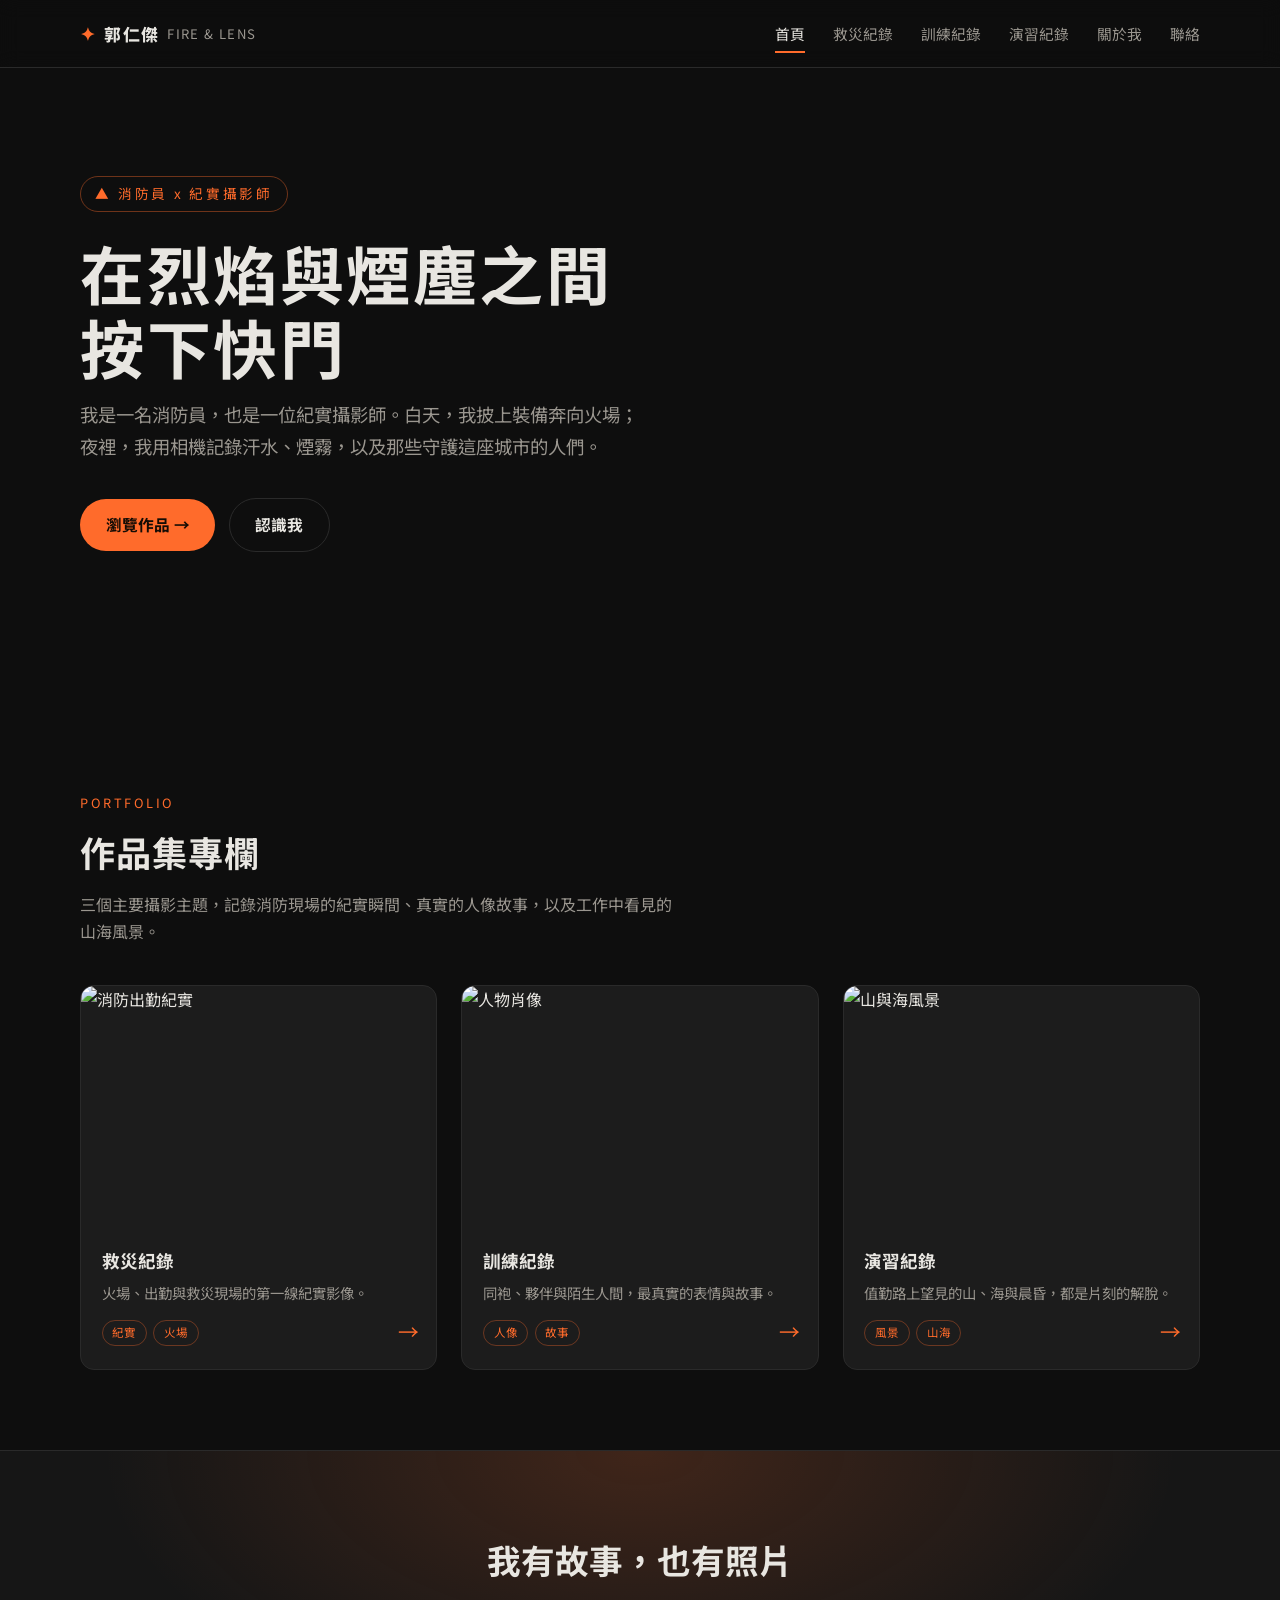
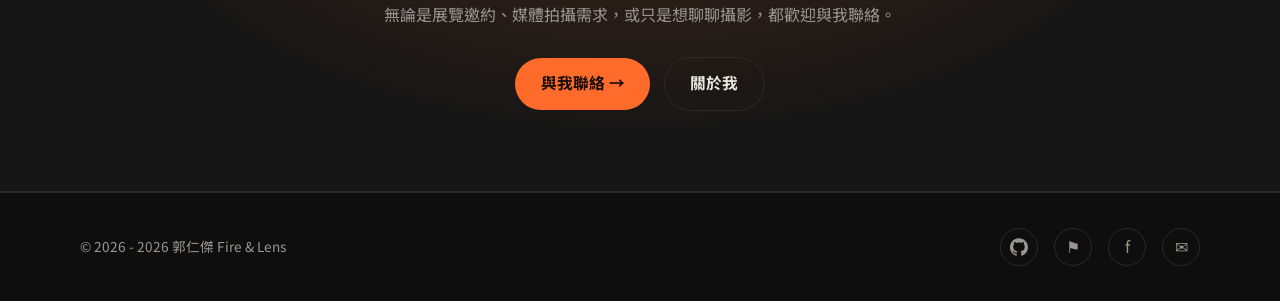
==== index.html @ 65919919 "Initial website" ====
<!DOCTYPE html>
<html lang="zh-Hant">
<head>
  <meta charset="UTF-8">
  <meta name="viewport" content="width=device-width, initial-scale=1.0">
  <title>郭仁傑 ・ 消防員攝影師｜烈火的視界</title>
  <meta name="description" content="消防員攝影師郭仁傑的個人作品集 — 用鏡頭記錄烈焰、汗水與守護這座城市的人們。">
  <link rel="preconnect" href="https://fonts.googleapis.com">
  <link rel="preconnect" href="https://fonts.gstatic.com" crossorigin>
  <link href="https://fonts.googleapis.com/css2?family=Noto+Sans+TC:wght@400;500;700;900&display=swap" rel="stylesheet">
  <link rel="stylesheet" href="css/style.css">
</head>
<body>

  <header class="site-header">
    <div class="container nav">
      <a class="brand" href="index.html"><span class="flame">&#10022;</span> 郭仁傑 <span style="font-weight:400;color:var(--text-muted);font-size:.82rem">FIRE &amp; LENS</span></a>
      <nav class="nav-links" aria-label="主選單">
        <a href="index.html">首頁</a>
        <a href="fire.html">消防紀實</a>
        <a href="portrait.html">人像</a>
        <a href="landscape.html">風景</a>
        <a href="about.html">關於我</a>
        <a href="contact.html">聯絡</a>
      </nav>
      <button class="nav-toggle" aria-label="開啟選單">&#9776;</button>
    </div>
  </header>

  <section class="hero" style="background-image:url('https://picsum.photos/seed/herofire/1600/900')">
    <div class="container hero-inner">
      <span class="hero-tag">&#9650; 消防員 x 紀實攝影師</span>
      <h1>在烈焰與煙塵之間<br>按下快門</h1>
      <p>我是一名消防員，也是一位紀實攝影師。白天，我披上裝備奔向火場；夜裡，我用相機記錄汗水、煙霧，以及那些守護這座城市的人們。</p>
      <a class="btn" href="fire.html">瀏覽作品 &#8594;</a>
      <a class="btn btn-ghost" href="about.html" style="margin-left:.6rem">認識我</a>
    </div>
  </section>

  <main>
    <section class="section">
      <div class="container">
        <div class="section-head">
          <span class="kicker">Portfolio</span>
          <h2>作品集專欄</h2>
          <p class="desc">三個主要攝影主題，記錄消防現場的紀實瞬間、真實的人像故事，以及工作中看見的山海風景。</p>
        </div>
        <div class="grid-3">
          <a class="card" href="fire.html">
            <img src="https://picsum.photos/seed/firecard/800/600" alt="消防出勤紀實">
            <div class="card-body">
              <h3>消防紀實</h3>
              <p>火場、出勤與救災現場的第一線紀實影像。</p>
              <div class="tags"><span class="tag">紀實</span><span class="tag">火場</span></div>
              <span class="arrow">&#8594;</span>
            </div>
          </a>
          <a class="card" href="portrait.html">
            <img src="https://picsum.photos/seed/portraitcard/800/600" alt="人物肖像">
            <div class="card-body">
              <h3>人像</h3>
              <p>同袍、夥伴與陌生人間，最真實的表情與故事。</p>
              <div class="tags"><span class="tag">人像</span><span class="tag">故事</span></div>
              <span class="arrow">&#8594;</span>
            </div>
          </a>
          <a class="card" href="landscape.html">
            <img src="https://picsum.photos/seed/landcard/800/600" alt="山與海風景">
            <div class="card-body">
              <h3>風景</h3>
              <p>值勤路上望見的山、海與晨昏，都是片刻的解脫。</p>
              <div class="tags"><span class="tag">風景</span><span class="tag">山海</span></div>
              <span class="arrow">&#8594;</span>
            </div>
          </a>
        </div>
      </div>
    </section>

    <section class="section cta">
      <div class="container">
        <h2>我有故事，也有照片</h2>
        <p>無論是展覽邀約、媒體拍攝需求，或只是想聊聊攝影，都歡迎與我聯絡。</p>
        <a class="btn" href="contact.html">與我聯絡 &#8594;</a>
        <a class="btn btn-ghost" href="about.html" style="margin-left:.6rem">關於我</a>
      </div>
    </section>
  </main>

  <footer class="site-footer">
    <div class="container">
      <span>&copy; <span data-year="2026"></span> 郭仁傑 Fire &amp; Lens</span>
      <div class="socials">
        <a href="https://github.com/jason20080809-ai" target="_blank" rel="noopener" aria-label="GitHub">
          <svg viewBox="0 0 24 24" width="18" height="18" fill="currentColor" aria-hidden="true"><path d="M12 .297c-6.63 0-12 5.373-12 12 0 5.303 3.438 9.8 8.205 11.385.6.113.82-.258.82-.577 0-.285-.01-1.04-.015-2.04-3.338.724-4.042-1.61-4.042-1.61C4.422 18.07 3.633 17.7 3.633 17.7c-1.087-.744.084-.729.084-.729 1.205.084 1.838 1.236 1.838 1.236 1.07 1.835 2.809 1.305 3.495.998.108-.776.417-1.305.76-1.605-2.665-.3-5.466-1.332-5.466-5.93 0-1.31.465-2.38 1.235-3.22-.135-.303-.54-1.523.105-3.176 0 0 1.005-.322 3.3 1.23.96-.267 1.98-.399 3-.405 1.02.006 2.04.138 3 .405 2.28-1.552 3.285-1.23 3.285-1.23.645 1.653.24 2.873.12 3.176.765.84 1.23 1.91 1.23 3.22 0 4.61-2.805 5.625-5.475 5.92.42.36.81 1.096.81 2.22 0 1.606-.015 2.896-.015 3.286 0 .315.21.69.825.57C20.565 22.092 24 17.592 24 12.297c0-6.627-5.373-12-12-12"/></svg>
        </a>
        <a href="#" aria-label="Instagram">&#9873;</a>
        <a href="#" aria-label="Facebook">f</a>
        <a href="#" aria-label="Email">&#9993;</a>
      </div>
    </div>
  </footer>

  <script src="js/main.js"></script>
</body>
</html>
---- css/style.css ----
:root {
  --bg: #0e0e0e;
  --bg-soft: #161616;
  --bg-card: #1c1c1c;
  --text: #e8e6e1;
  --text-muted: #9a968f;
  --accent: #ff6b2b;
  --accent-dark: #c94f1d;
  --border: #2a2a2a;
  --max-w: 1120px;
  --nav-h: 68px;
  --ease: cubic-bezier(0.22, 1, 0.36, 1);
}

* { margin: 0; padding: 0; box-sizing: border-box; }

html { scroll-behavior: smooth; }

body {
  font-family: "Noto Sans TC", "PingFang TC", "Microsoft JhengHei", sans-serif;
  background: var(--bg);
  color: var(--text);
  line-height: 1.7;
  -webkit-font-smoothing: antialiased;
}

img { display: block; max-width: 100%; }

a { color: inherit; text-decoration: none; }

.container { width: min(var(--max-w), 92%); margin-inline: auto; }

/* ---------- Nav ---------- */
.site-header {
  position: sticky;
  top: 0;
  z-index: 50;
  height: var(--nav-h);
  background: rgba(14, 14, 14, 0.85);
  backdrop-filter: blur(10px);
  border-bottom: 1px solid var(--border);
}

.nav {
  height: var(--nav-h);
  display: flex;
  align-items: center;
  justify-content: space-between;
  gap: 1rem;
}

.brand {
  font-weight: 800;
  letter-spacing: 0.08em;
  font-size: 1.05rem;
  display: flex;
  align-items: center;
  gap: 0.5rem;
}

.brand .flame { color: var(--accent); font-size: 1.15rem; }

.nav-links {
  display: flex;
  align-items: center;
  gap: clamp(0.75rem, 2.5vw, 1.75rem);
}

.nav-links a {
  font-size: 0.92rem;
  color: var(--text-muted);
  transition: color 0.25s var(--ease);
  position: relative;
}

.nav-links a:hover,
.nav-links a.active { color: var(--text); }

.nav-links a.active::after {
  content: "";
  position: absolute;
  left: 0; bottom: -6px;
  width: 100%; height: 2px;
  background: var(--accent);
}

.nav-toggle {
  display: none;
  background: none;
  border: 1px solid var(--border);
  border-radius: 8px;
  padding: 8px 10px;
  color: var(--text);
  font-size: 1.1rem;
  cursor: pointer;
  line-height: 1;
}

/* ---------- Hero ---------- */
.hero {
  position: relative;
  min-height: min(78vh, 640px);
  display: flex;
  align-items: center;
  background-size: cover;
  background-position: center 30%;
}

.hero::before {
  content: "";
  position: absolute;
  inset: 0;
  background: linear-gradient(180deg, rgba(14,14,14,0.72) 0%, rgba(14,14,14,0.55) 45%, var(--bg) 100%);
}

.hero-inner { position: relative; z-index: 1; padding: 4rem 0 7rem; }

.hero-tag {
  display: inline-flex;
  align-items: center;
  gap: 0.5rem;
  font-size: 0.85rem;
  letter-spacing: 0.2em;
  color: var(--accent);
  border: 1px solid rgba(255, 107, 43, 0.4);
  border-radius: 999px;
  padding: 0.35rem 0.9rem;
  margin-bottom: 1.5rem;
}

.hero h1 {
  font-size: clamp(2.2rem, 6vw, 4rem);
  line-height: 1.15;
  letter-spacing: 0.04em;
  margin-bottom: 1rem;
}

.hero h1 .accent { color: var(--accent); }

.hero p {
  color: var(--text-muted);
  font-size: clamp(1rem, 2vw, 1.15rem);
  max-width: 560px;
  margin-bottom: 2.25rem;
}

.btn {
  display: inline-block;
  background: var(--accent);
  color: #140c05;
  font-weight: 700;
  padding: 0.8rem 1.6rem;
  border-radius: 999px;
  font-size: 0.98rem;
  transition: background 0.25s var(--ease), transform 0.25s var(--ease);
}

.btn:hover { background: #ff8a52; transform: translateY(-2px); }

.btn.btn-ghost {
  background: transparent;
  color: var(--text);
  border: 1px solid var(--border);
}

.btn.btn-ghost:hover { border-color: var(--accent); color: var(--accent); }

/* ---------- Sections ---------- */
.section { padding: 5rem 0; }

.section-head { margin-bottom: 2.5rem; }

.section-head .kicker {
  color: var(--accent);
  letter-spacing: 0.2em;
  font-size: 0.8rem;
  text-transform: uppercase;
}

.section-head h2 {
  font-size: clamp(1.6rem, 4vw, 2.2rem);
  margin-top: 0.4rem;
  letter-spacing: 0.03em;
}

.section-head .desc { color: var(--text-muted); margin-top: 0.6rem; max-width: 600px; }

/* ---------- Cards / Grid ---------- */
.grid-3 {
  display: grid;
  grid-template-columns: repeat(auto-fit, minmax(280px, 1fr));
  gap: 1.5rem;
}

.grid-2 {
  display: grid;
  grid-template-columns: repeat(auto-fit, minmax(340px, 1fr));
  gap: 1.5rem;
}

.card {
  position: relative;
  border-radius: 14px;
  overflow: hidden;
  background: var(--bg-card);
  border: 1px solid var(--border);
  transition: transform 0.35s var(--ease), border-color 0.35s var(--ease), box-shadow 0.35s var(--ease);
}

.card:hover {
  transform: translateY(-6px);
  border-color: rgba(255, 107, 43, 0.5);
  box-shadow: 0 18px 40px rgba(0, 0, 0, 0.45);
}

.card img {
  width: 100%;
  height: 240px;
  object-fit: cover;
  transition: transform 0.5s var(--ease);
}

.card:hover img { transform: scale(1.05); }

.card-body { padding: 1.2rem 1.3rem 1.4rem; }

.card-body h3 { font-size: 1.1rem; margin-bottom: 0.35rem; }

.card-body p { color: var(--text-muted); font-size: 0.9rem; }

.card .arrow {
  position: absolute;
  right: 1.1rem; bottom: 1.2rem;
  color: var(--accent);
  font-size: 1.3rem;
  transition: transform 0.3s var(--ease);
}

.card:hover .arrow { transform: translateX(4px); }

.tags { display: flex; flex-wrap: wrap; gap: 0.4rem; margin-top: 0.9rem; }

.tag {
  font-size: 0.72rem;
  color: var(--accent);
  border: 1px solid rgba(255, 107, 43, 0.35);
  padding: 0.15rem 0.6rem;
  border-radius: 999px;
}

/* ---------- Page hero (small) ---------- */
.page-hero {
  padding: 4.5rem 0 2.5rem;
  text-align: center;
  border-bottom: 1px solid var(--border);
  background: linear-gradient(180deg, var(--bg-soft), var(--bg));
}

.page-hero h1 {
  font-size: clamp(2rem, 5vw, 3rem);
  letter-spacing: 0.05em;
}

.page-hero .kicker {
  color: var(--accent);
  letter-spacing: 0.25em;
  font-size: 0.8rem;
  text-transform: uppercase;
  margin-bottom: 0.75rem;
}

.page-hero p { color: var(--text-muted); max-width: 620px; margin: 0.8rem auto 0; }

/* ---------- Filter bar ---------- */
.filter-bar {
  display: flex;
  flex-wrap: wrap;
  gap: 0.6rem;
  margin-bottom: 2rem;
}

.filter-btn {
  background: var(--bg-card);
  border: 1px solid var(--border);
  color: var(--text-muted);
  font-size: 0.88rem;
  font-family: inherit;
  padding: 0.5rem 1.1rem;
  border-radius: 999px;
  cursor: pointer;
  transition: border-color 0.25s var(--ease), color 0.25s var(--ease), background 0.25s var(--ease);
}

.filter-btn:hover { border-color: var(--accent); color: var(--text); }

.filter-btn.active {
  background: var(--accent);
  border-color: var(--accent);
  color: #140c05;
  font-weight: 700;
}

/* ---------- Gallery ---------- */
.gallery {
  display: grid;
  grid-template-columns: repeat(auto-fit, minmax(240px, 1fr));
  gap: 1rem;
}

.gallery a {
  position: relative;
  border-radius: 12px;
  overflow: hidden;
  border: 1px solid var(--border);
  cursor: zoom-in;
}

.gallery img {
  width: 100%;
  height: 230px;
  object-fit: cover;
  transition: transform 0.4s var(--ease);
}

.gallery a:hover img { transform: scale(1.06); }

.gallery .cap {
  position: absolute;
  inset: auto 0 0 0;
  padding: 1.8rem 0.9rem 0.7rem;
  background: linear-gradient(transparent, rgba(0,0,0,0.78));
  font-size: 0.85rem;
  opacity: 0;
  transform: translateY(6px);
  transition: opacity 0.3s var(--ease), transform 0.3s var(--ease);
}

.gallery a:hover .cap { opacity: 1; transform: translateY(0); }

/* ---------- About ---------- */
.about-wrap { display: grid; grid-template-columns: 1fr; gap: 2.5rem; align-items: start; }

.about-photo {
  border-radius: 14px;
  overflow: hidden;
  border: 1px solid var(--border);
  max-width: 460px;
  margin: 0 auto;
}

.about-photo img { width: 100%; height: auto; }

.stats { display: grid; grid-template-columns: repeat(auto-fit, minmax(130px, 1fr)); gap: 1rem; margin: 1.8rem 0; }

.stat {
  background: var(--bg-card);
  border: 1px solid var(--border);
  border-radius: 12px;
  padding: 1.2rem 0.8rem;
  text-align: center;
}

.stat b { display: block; font-size: 1.6rem; color: var(--accent); letter-spacing: 0.02em; }

.stat span { font-size: 0.8rem; color: var(--text-muted); }

.info-list { list-style: none; margin-top: 1rem; }

.info-list li { padding: 0.65rem 0; border-bottom: 1px solid var(--border); display: flex; gap: 1rem; }

.info-list li b { width: 92px; color: var(--accent); font-weight: 700; flex-shrink: 0; }

.info-list li span { color: var(--text-muted); }

.lead {
  font-size: 1.12rem;
  color: var(--text);
  margin-bottom: 1.2rem;
  border-left: 3px solid var(--accent);
  padding-left: 1rem;
}

.prose p { color: var(--text-muted); margin-bottom: 1rem; }

/* ---------- Timeline ---------- */
.timeline { margin-top: 2rem; list-style: none; }

.timeline li {
  position: relative;
  padding: 0 0 2rem 1.9rem;
  border-left: 1px solid var(--border);
}

.timeline li::before {
  content: "";
  position: absolute;
  left: -6px; top: 6px;
  width: 11px; height: 11px;
  border-radius: 50%;
  background: var(--accent);
  box-shadow: 0 0 0 4px rgba(255, 107, 43, 0.18);
}

.timeline .yr { color: var(--accent); font-size: 0.82rem; letter-spacing: 0.12em; }

.timeline h4 { margin: 0.2rem 0 0.3rem; }

.timeline p { color: var(--text-muted); font-size: 0.92rem; }

/* ---------- Contact ---------- */
.contact-wrap {
  display: grid;
  grid-template-columns: repeat(auto-fit, minmax(300px, 1fr));
  gap: 2rem;
}

.contact-card {
  background: var(--bg-card);
  border: 1px solid var(--border);
  border-radius: 14px;
  padding: 1.6rem;
  display: flex;
  align-items: flex-start;
  gap: 1rem;
  transition: border-color 0.3s var(--ease);
}

.contact-card:hover { border-color: rgba(255, 107, 43, 0.5); }

.contact-icon {
  width: 44px; height: 44px;
  flex-shrink: 0;
  display: grid;
  place-items: center;
  border-radius: 10px;
  background: rgba(255, 107, 43, 0.12);
  color: var(--accent);
  font-size: 1.25rem;
}

.contact-card h3 { font-size: 1rem; margin-bottom: 0.2rem; }

.contact-card p, .contact-card a { color: var(--text-muted); font-size: 0.92rem; }

.contact-card a:hover { color: var(--accent); }

.contact-form { margin-top: 3rem; }

.contact-form .section-head { margin-bottom: 1.5rem; }

.form-grid { display: grid; grid-template-columns: 1fr 1fr; gap: 1rem; }

.form-grid .full { grid-column: 1 / -1; }

label { font-size: 0.85rem; color: var(--text-muted); display: block; margin-bottom: 0.4rem; }

input, textarea {
  width: 100%;
  background: var(--bg-card);
  border: 1px solid var(--border);
  border-radius: 10px;
  color: var(--text);
  padding: 0.75rem 1rem;
  font-size: 0.95rem;
  font-family: inherit;
  transition: border-color 0.25s var(--ease);
}

input:focus, textarea:focus { outline: none; border-color: var(--accent); }

textarea { resize: vertical; min-height: 140px; }

.fill {
  cursor: pointer;
  text-align: center;
  border: none;
  background: var(--accent);
  color: #140c05;
  font-weight: 700;
  padding: 0.85rem 2rem;
  border-radius: 999px;
  font-size: 0.98rem;
  transition: background 0.25s var(--ease);
}

.fill:hover { background: #ff8a52; }

.note { margin-top: 1rem; font-size: 0.82rem; color: var(--text-muted); }

/* ---------- CTA band ---------- */
.cta {
  background:
    radial-gradient(60% 120% at 50% 0%, rgba(255,107,43,0.18), transparent 70%),
    var(--bg-soft);
  border-top: 1px solid var(--border);
  border-bottom: 1px solid var(--border);
  text-align: center;
}

.cta h2 { font-size: clamp(1.5rem, 4vw, 2.1rem); margin-bottom: 0.8rem; }

.cta p { color: var(--text-muted); max-width: 560px; margin: 0 auto 1.8rem; }

/* ---------- Footer ---------- */
.site-footer {
  border-top: 1px solid var(--border);
  padding: 2.2rem 0;
  color: var(--text-muted);
  font-size: 0.85rem;
}

.site-footer .container {
  display: flex;
  flex-wrap: wrap;
  align-items: center;
  justify-content: space-between;
  gap: 1rem;
}

.socials { display: flex; gap: 1rem; }

.socials a {
  width: 38px; height: 38px;
  display: grid;
  place-items: center;
  border: 1px solid var(--border);
  border-radius: 50%;
  font-size: 1rem;
  transition: border-color 0.25s var(--ease), color 0.25s var(--ease);
}

.socials a:hover { border-color: var(--accent); color: var(--accent); }

/* ---------- Lightbox ---------- */
.lightbox {
  position: fixed;
  inset: 0;
  z-index: 100;
  background: rgba(8, 8, 8, 0.94);
  display: none;
  align-items: center;
  justify-content: center;
  padding: 2rem;
  opacity: 0;
  transition: opacity 0.3s var(--ease);
}

.lightbox.open { display: flex; opacity: 1; }

.lightbox img {
  max-width: 92vw;
  max-height: 82vh;
  border-radius: 10px;
  box-shadow: 0 30px 80px rgba(0, 0, 0, 0.7);
}

.lightbox .cap {
  position: absolute;
  bottom: 1.5rem;
  left: 50%;
  transform: translateX(-50%);
  color: var(--text-muted);
  font-size: 0.9rem;
  white-space: nowrap;
}

.lightbox .close {
  position: absolute;
  top: 1.2rem; right: 1.4rem;
  background: none;
  border: none;
  color: var(--text);
  font-size: 2rem;
  cursor: pointer;
  line-height: 1;
}

.lightbox .nav-btn {
  position: absolute;
  top: 50%;
  transform: translateY(-50%);
  background: rgba(255, 255, 255, 0.06);
  border: 1px solid var(--border);
  color: var(--text);
  width: 44px; height: 44px;
  border-radius: 50%;
  font-size: 1.2rem;
  cursor: pointer;
  transition: background 0.2s var(--ease);
}

.lightbox .nav-btn:hover { background: rgba(255, 107, 43, 0.2); }
.lightbox .prev { left: 1.2rem; }
.lightbox .next { right: 1.2rem; }

/* ---------- Responsive ---------- */
@media (max-width: 820px) {
  .nav-toggle { display: block; }

  .nav-links {
    position: absolute;
    top: var(--nav-h);
    left: 0; right: 0;
    flex-direction: column;
    align-items: flex-start;
    gap: 0;
    background: rgba(12, 12, 12, 0.98);
    border-bottom: 1px solid var(--border);
    padding: 0.5rem 1.2rem 1rem;
    display: none;
  }

  .nav-links.open { display: flex; }

  .nav-links a {
    width: 100%;
    padding: 0.8rem 0;
    border-bottom: 1px solid var(--border);
  }

  .nav-links a.active::after { display: none; }

  .form-grid { grid-template-columns: 1fr; }

  .section { padding: 3.5rem 0; }
}
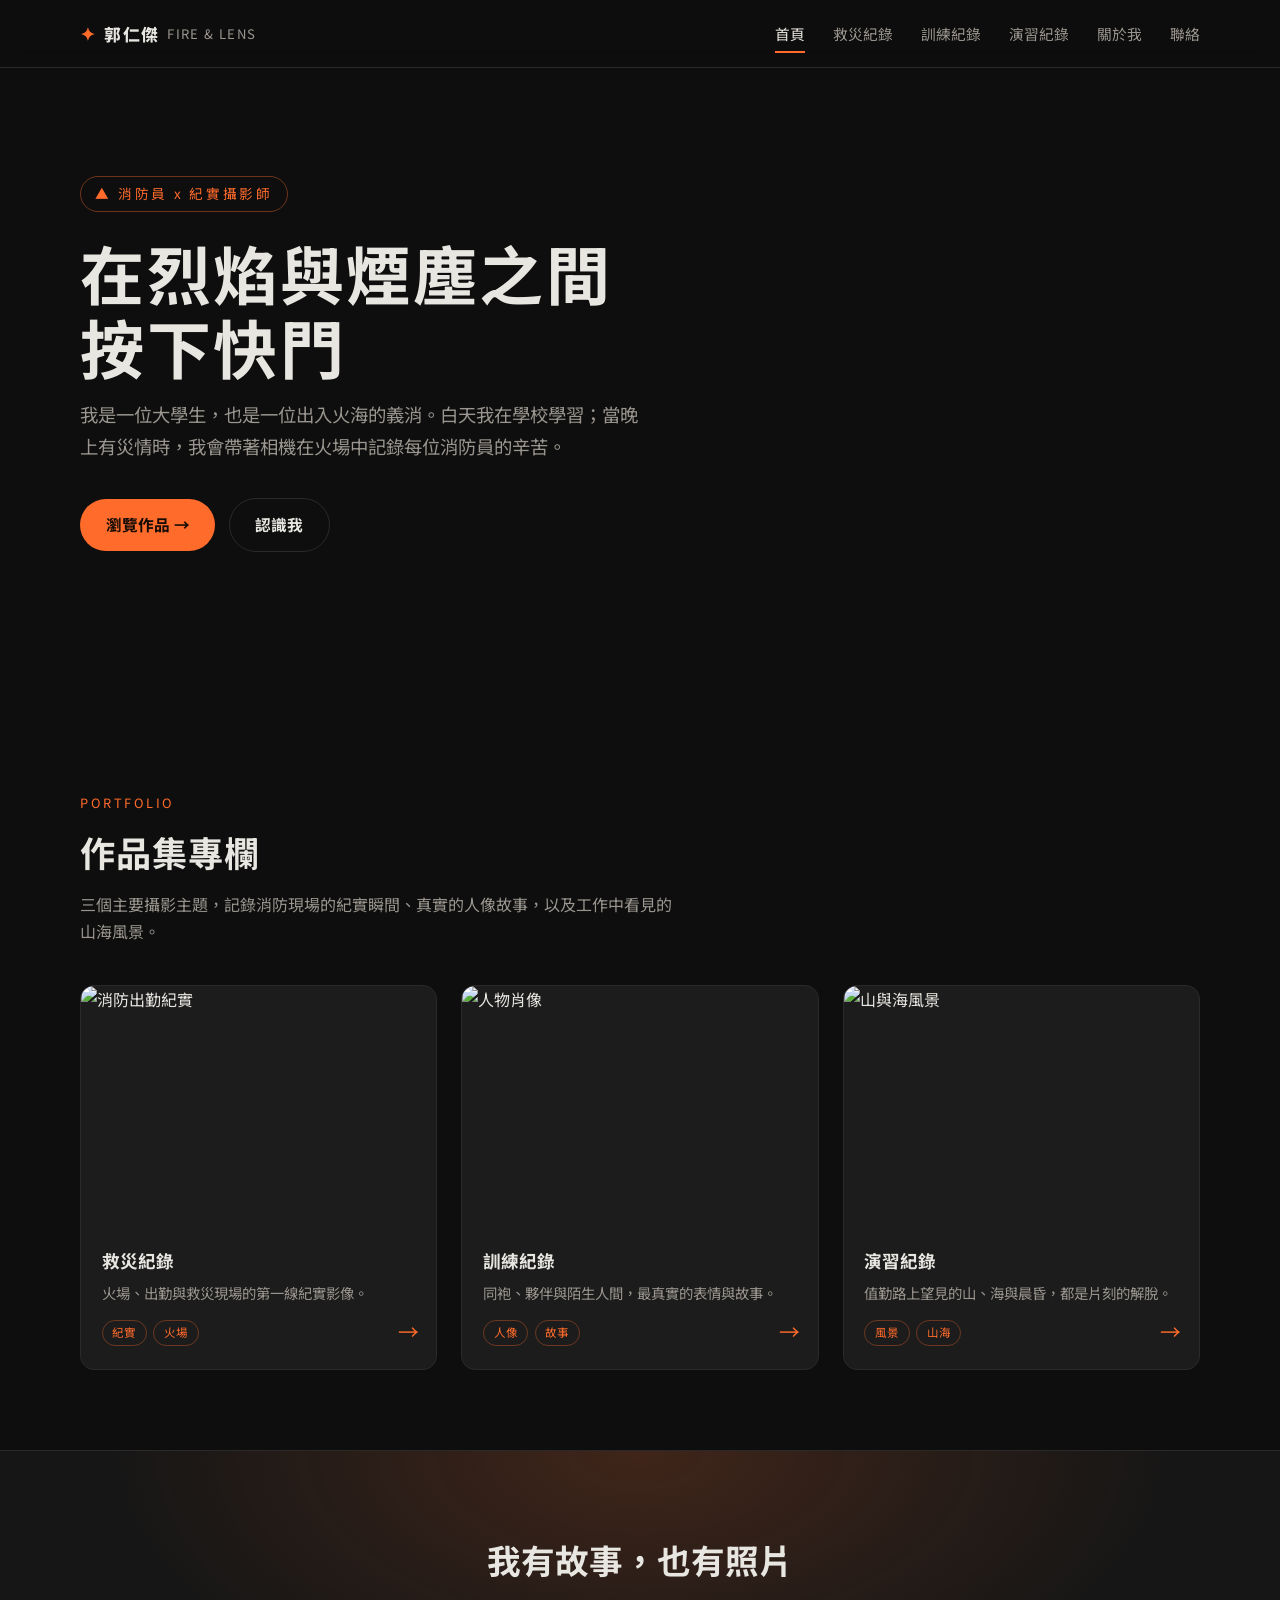
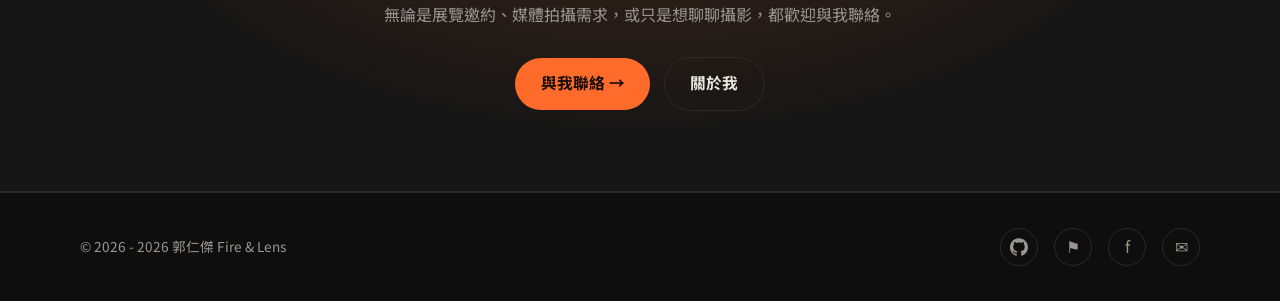
==== commit dee88247: "Add files via upload" ====
--- a/index.html
+++ b/index.html
@@ -31,7 +31,7 @@
     <div class="container hero-inner">
       <span class="hero-tag">&#9650; 消防員 x 紀實攝影師</span>
       <h1>在烈焰與煙塵之間<br>按下快門</h1>
-      <p>我是一名消防員，也是一位紀實攝影師。白天，我披上裝備奔向火場；夜裡，我用相機記錄汗水、煙霧，以及那些守護這座城市的人們。</p>
+      <p>我是一位大學生，也是一位出入火海的義消。白天我在學校學習；當晚上有災情時，我會帶著相機在火場中記錄每位消防員的辛苦。</p>
       <a class="btn" href="fire.html">瀏覽作品 &#8594;</a>
       <a class="btn btn-ghost" href="about.html" style="margin-left:.6rem">認識我</a>
     </div>
@@ -103,4 +103,4 @@
 
   <script src="js/main.js"></script>
 </body>
-</html>+</html>
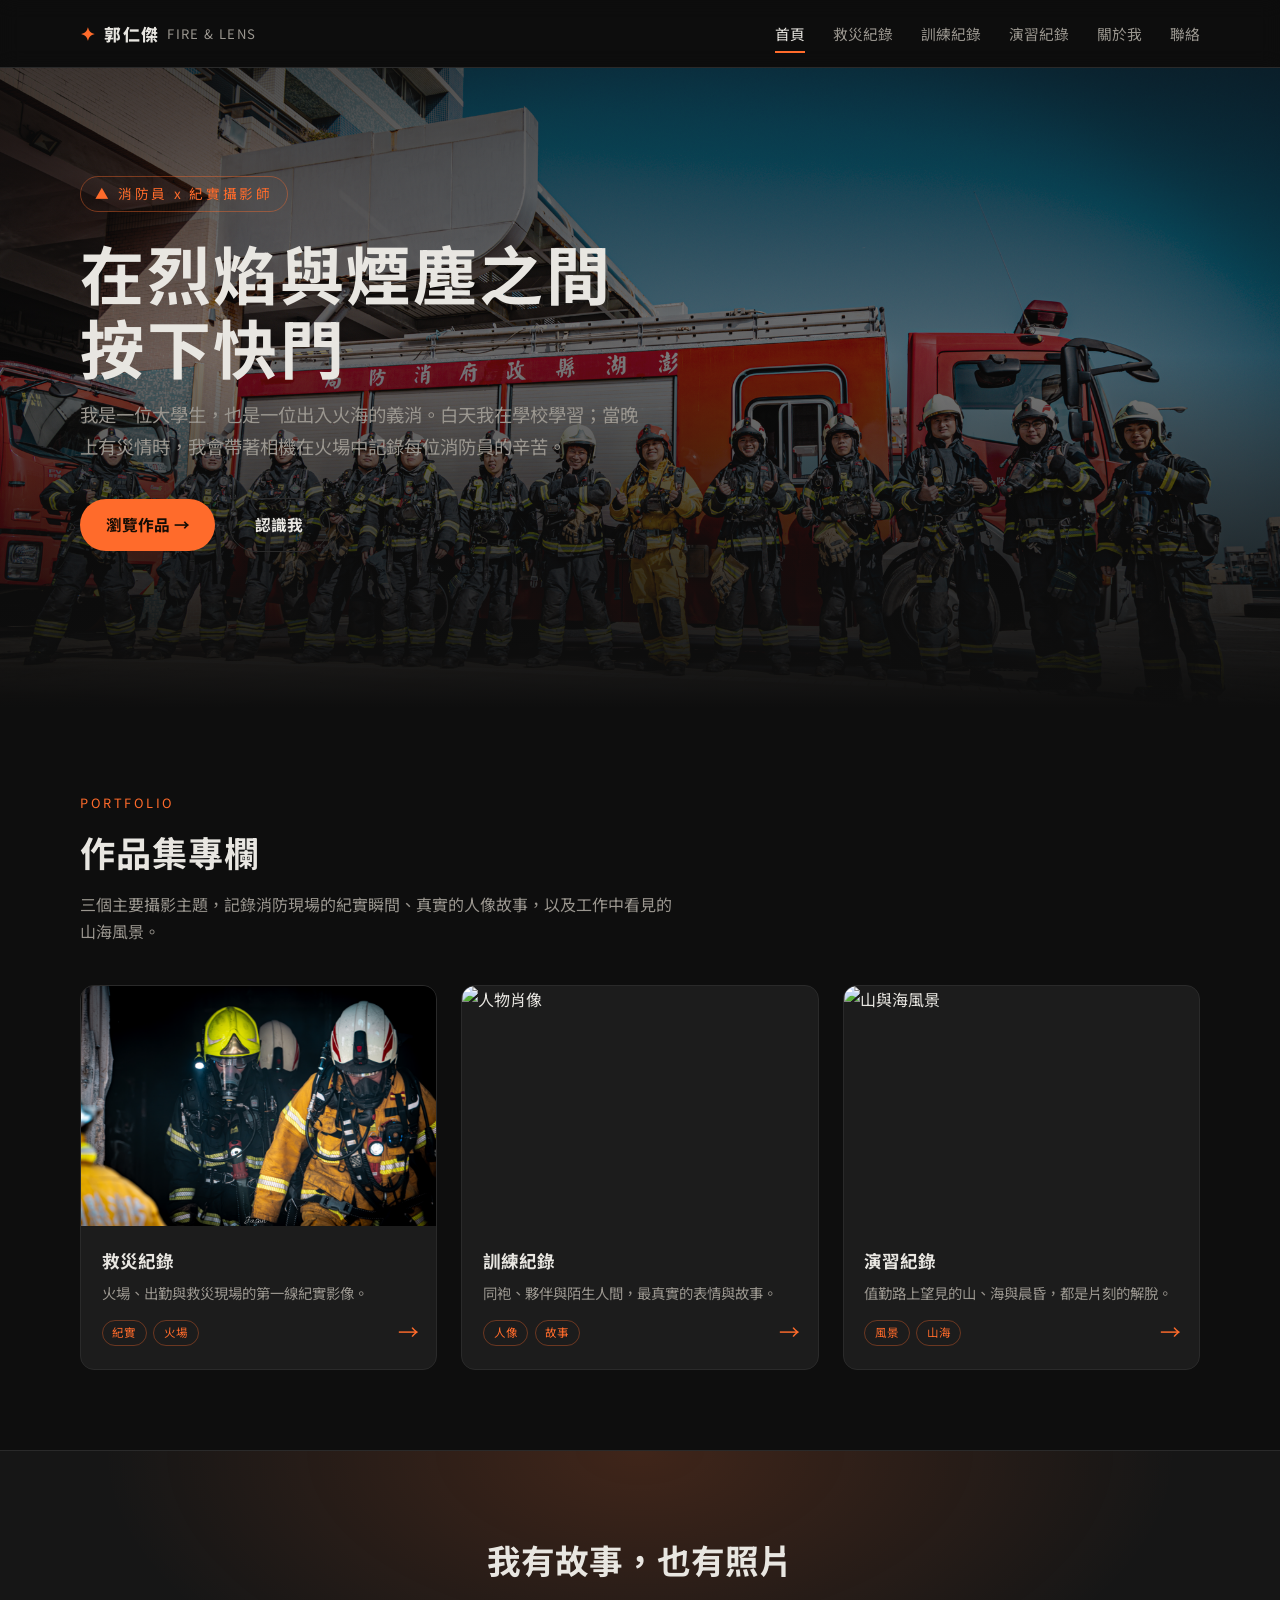
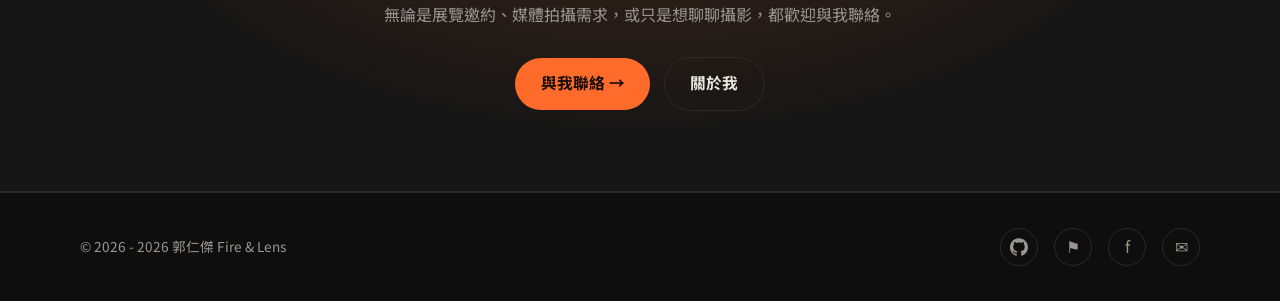
==== commit b3c90219: "Update homepage photos" ====
--- a/index.html
+++ b/index.html
@@ -27,7 +27,7 @@
     </div>
   </header>
 
-  <section class="hero" style="background-image:url('https://picsum.photos/seed/herofire/1600/900')">
+  <section class="hero" style="background-image:url('images/首頁照片/167A3923.jpg')">
     <div class="container hero-inner">
       <span class="hero-tag">&#9650; 消防員 x 紀實攝影師</span>
       <h1>在烈焰與煙塵之間<br>按下快門</h1>
@@ -47,7 +47,7 @@
         </div>
         <div class="grid-3">
           <a class="card" href="fire.html">
-            <img src="https://picsum.photos/seed/firecard/800/600" alt="消防出勤紀實">
+            <img src="images/2026救災紀錄照片/0806龍行火警/DSC_5867.jpg" alt="0806 龍行火警救災紀錄">
             <div class="card-body">
               <h3>消防紀實</h3>
               <p>火場、出勤與救災現場的第一線紀實影像。</p>
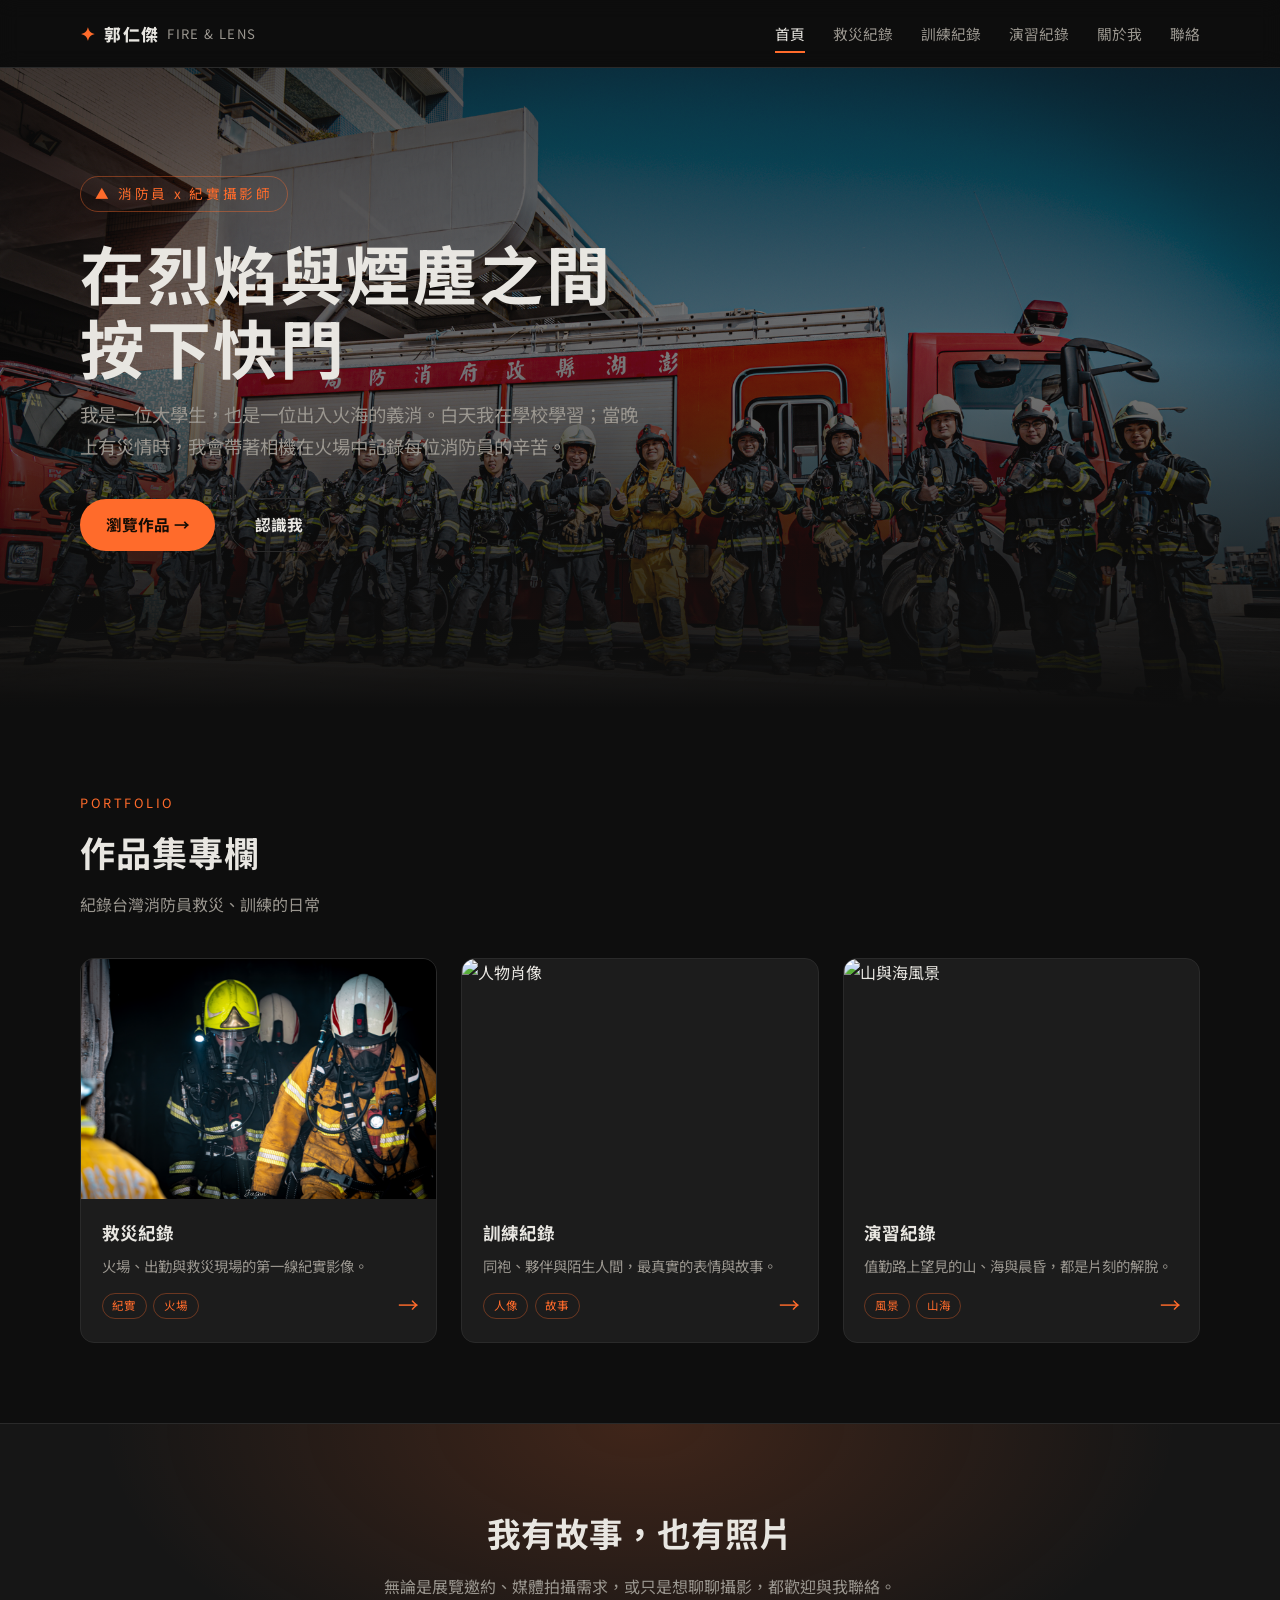
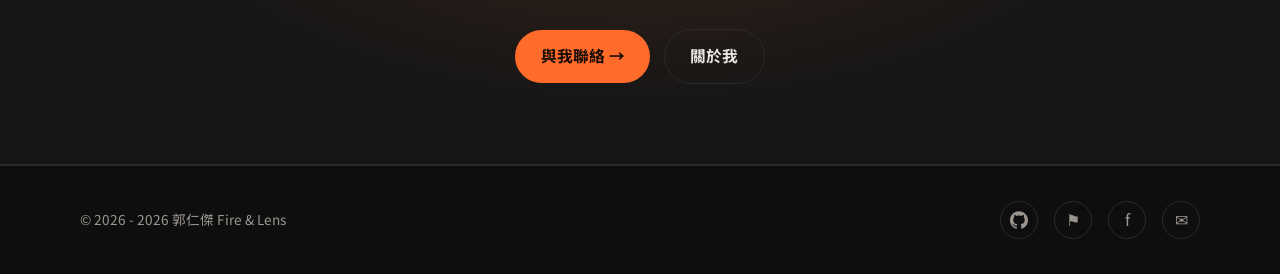
==== commit c551d4a9: "Update site titles and homepage copy" ====
--- a/index.html
+++ b/index.html
@@ -43,7 +43,7 @@
         <div class="section-head">
           <span class="kicker">Portfolio</span>
           <h2>作品集專欄</h2>
-          <p class="desc">三個主要攝影主題，記錄消防現場的紀實瞬間、真實的人像故事，以及工作中看見的山海風景。</p>
+          <p class="desc">紀錄台灣消防員救災、訓練的日常</p>
         </div>
         <div class="grid-3">
           <a class="card" href="fire.html">
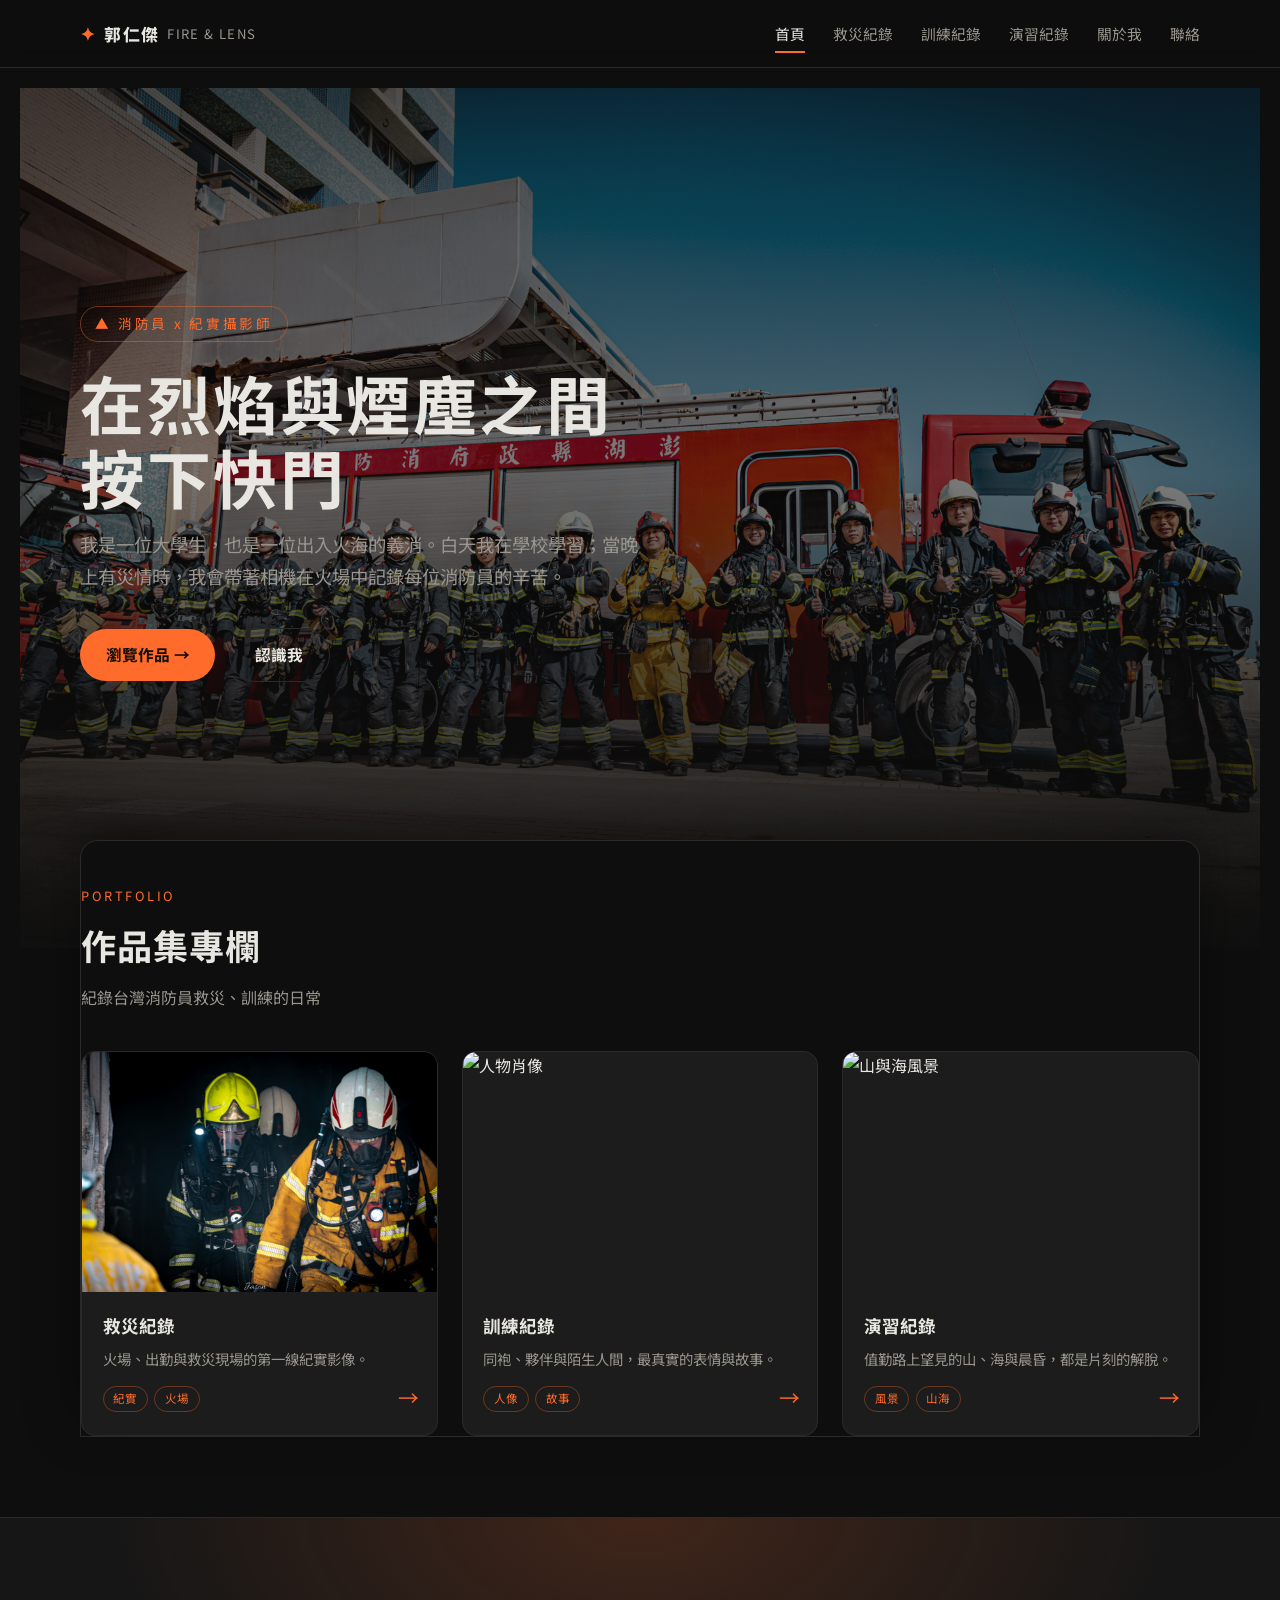
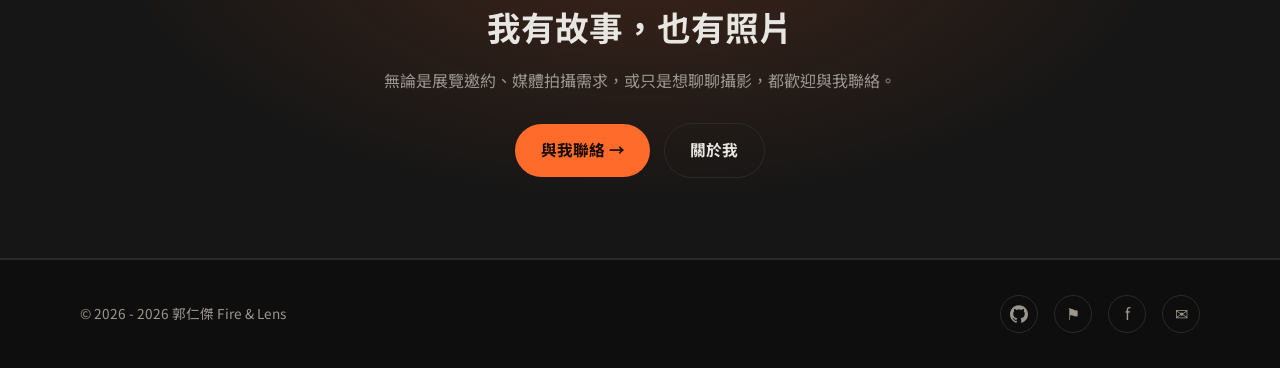
==== commit aee7ca4b: "Add animated homepage portfolio" ====
--- a/index.html
+++ b/index.html
@@ -27,7 +27,7 @@
     </div>
   </header>
 
-  <section class="hero" style="background-image:url('images/首頁照片/167A3923.jpg')">
+  <section class="hero home-hero" style="background-image:url('images/首頁照片/167A3923.jpg')">
     <div class="container hero-inner">
       <span class="hero-tag">&#9650; 消防員 x 紀實攝影師</span>
       <h1>在烈焰與煙塵之間<br>按下快門</h1>
@@ -38,7 +38,7 @@
   </section>
 
   <main>
-    <section class="section">
+    <section class="section home-portfolio">
       <div class="container">
         <div class="section-head">
           <span class="kicker">Portfolio</span>
--- a/css/style.css
+++ b/css/style.css
@@ -106,6 +106,13 @@
   background-position: center 30%;
 }
 
+.home-hero {
+  min-height: 100svh;
+  background-position: center calc(50% + var(--hero-shift, 0px));
+  box-shadow: inset 0 0 0 1.25rem var(--bg);
+  will-change: background-position;
+}
+
 .hero::before {
   content: "";
   position: absolute;
@@ -167,6 +174,42 @@
 
 /* ---------- Sections ---------- */
 .section { padding: 5rem 0; }
+
+.home-portfolio {
+  position: relative;
+  z-index: 2;
+  margin-top: -8rem;
+  padding-top: 0;
+}
+
+.home-portfolio .container {
+  padding-top: 2.5rem;
+  background: rgba(14, 14, 14, 0.96);
+  border: 1px solid var(--border);
+  border-radius: 18px 18px 0 0;
+  box-shadow: 0 -20px 55px rgba(0, 0, 0, 0.38);
+}
+
+.home-portfolio .section-head,
+.home-portfolio .card {
+  opacity: 0;
+  transform: translateY(34px) scale(0.985);
+  transition: opacity 0.7s var(--ease), transform 0.7s var(--ease), box-shadow 0.35s var(--ease);
+}
+
+.home-portfolio.is-visible .section-head,
+.home-portfolio.is-visible .card {
+  opacity: 1;
+  transform: translateY(0) scale(1);
+}
+
+.home-portfolio.is-visible .card:hover {
+  transform: translateY(-5px) scale(1.01);
+}
+
+.home-portfolio .card:nth-child(1) { transition-delay: 0.12s; }
+.home-portfolio .card:nth-child(2) { transition-delay: 0.24s; }
+.home-portfolio .card:nth-child(3) { transition-delay: 0.36s; }
 
 .section-head { margin-bottom: 2.5rem; }
 
@@ -623,4 +666,7 @@
   .form-grid { grid-template-columns: 1fr; }
 
   .section { padding: 3.5rem 0; }
-}+
+  .home-portfolio { margin-top: -4rem; }
+  .home-portfolio .container { padding-top: 2rem; }
+}
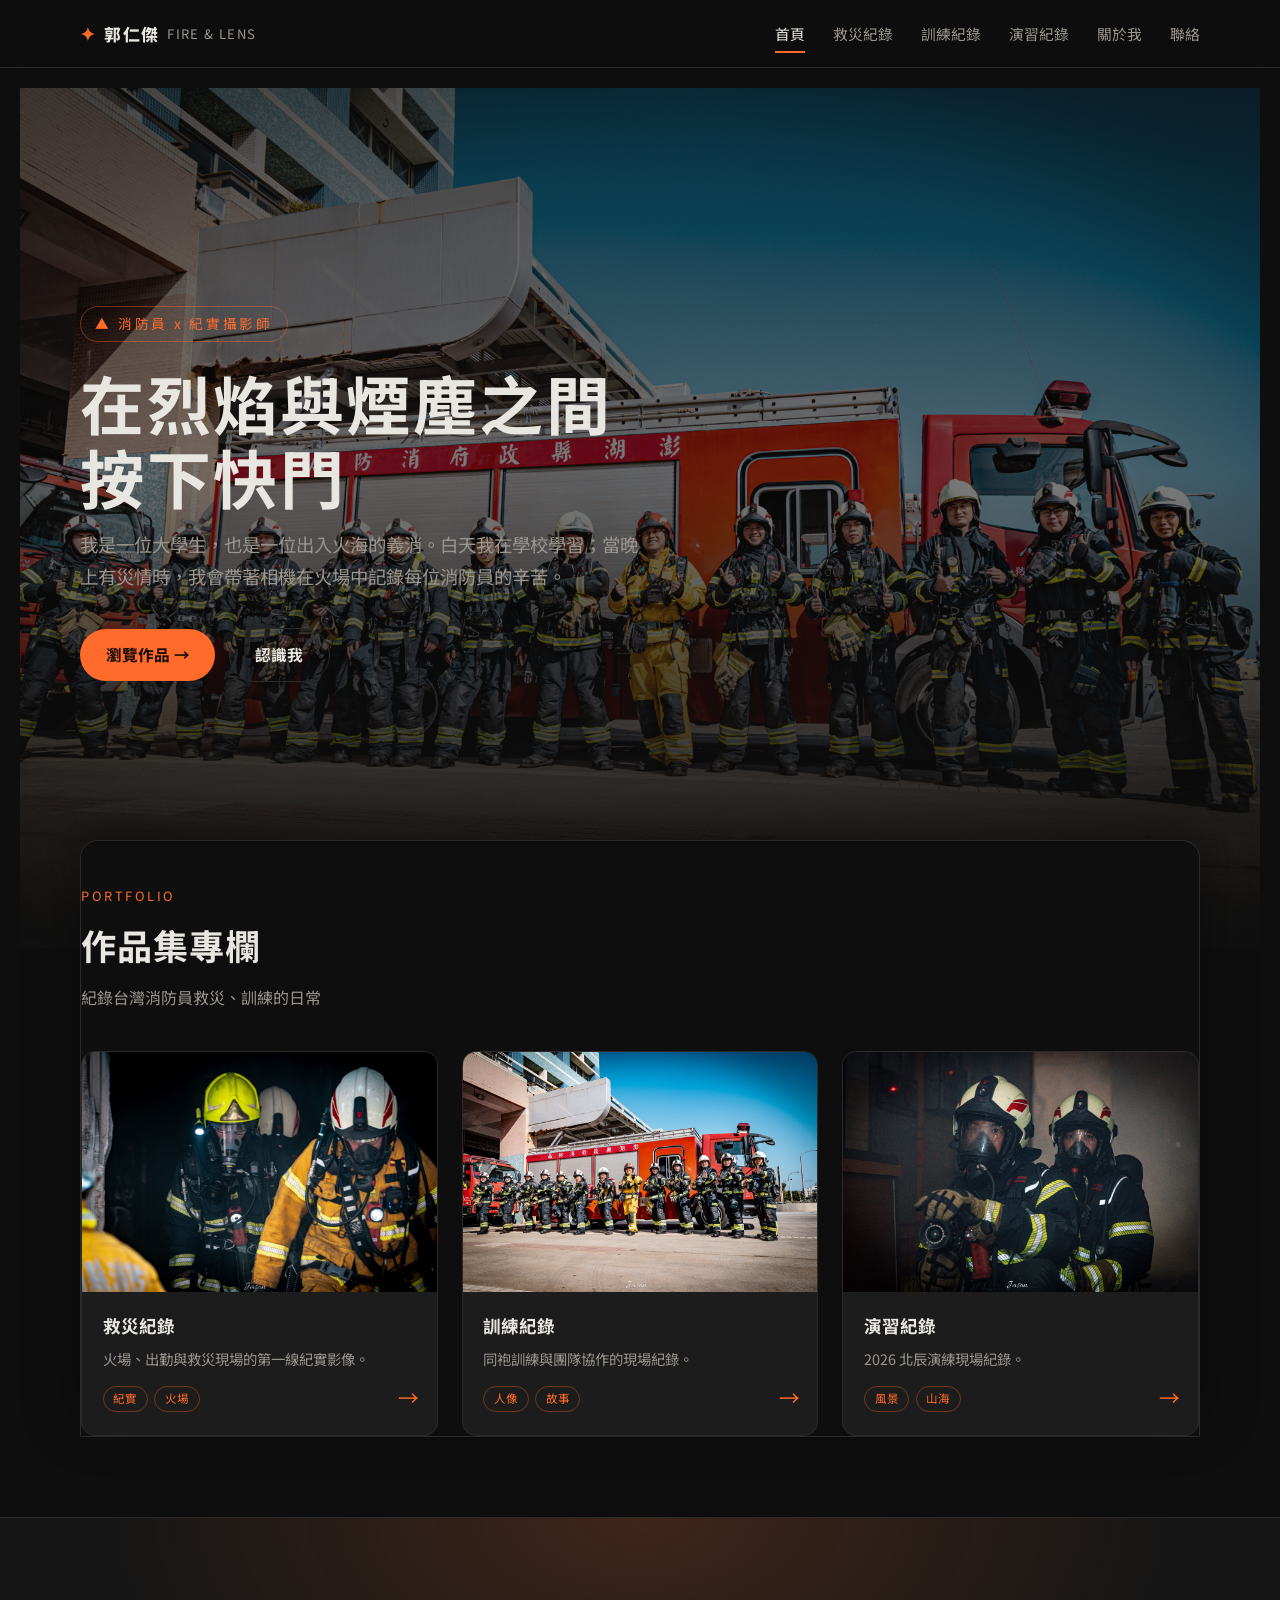
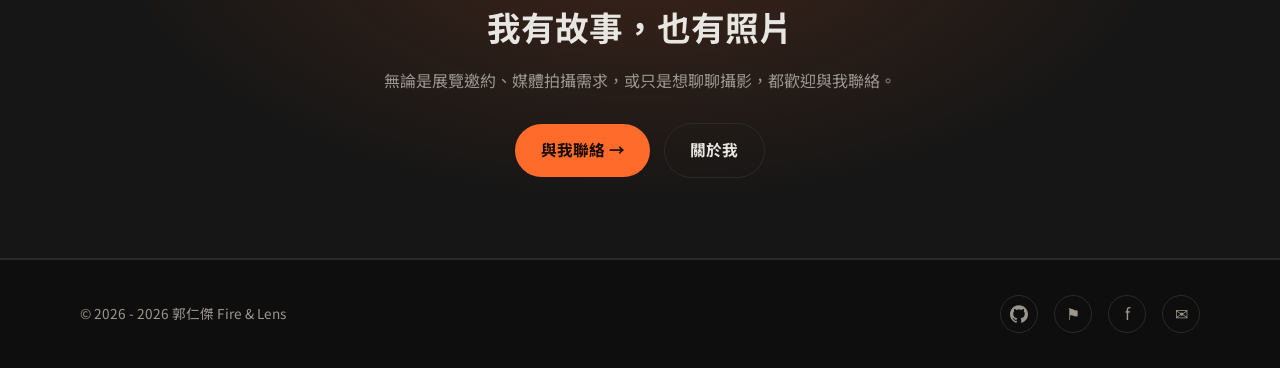
==== commit 4585bab8: "Update homepage training and exercise highlights" ====
--- a/index.html
+++ b/index.html
@@ -56,19 +56,19 @@
             </div>
           </a>
           <a class="card" href="portrait.html">
-            <img src="https://picsum.photos/seed/portraitcard/800/600" alt="人物肖像">
+            <img src="images/thumbnails/training-2026/0221過年訓練/167A3932.jpg" alt="0201 過年訓練 01">
             <div class="card-body">
-              <h3>人像</h3>
-              <p>同袍、夥伴與陌生人間，最真實的表情與故事。</p>
+              <h3>0201 過年訓練 01</h3>
+              <p>同袍訓練與團隊協作的現場紀錄。</p>
               <div class="tags"><span class="tag">人像</span><span class="tag">故事</span></div>
               <span class="arrow">&#8594;</span>
             </div>
           </a>
           <a class="card" href="landscape.html">
-            <img src="https://picsum.photos/seed/landcard/800/600" alt="山與海風景">
+            <img src="images/thumbnails/exercise-2026/0206北辰演練/4I5A0115.jpg" alt="演習紀錄 06">
             <div class="card-body">
-              <h3>風景</h3>
-              <p>值勤路上望見的山、海與晨昏，都是片刻的解脫。</p>
+              <h3>演習紀錄 06</h3>
+              <p>2026 北辰演練現場紀錄。</p>
               <div class="tags"><span class="tag">風景</span><span class="tag">山海</span></div>
               <span class="arrow">&#8594;</span>
             </div>
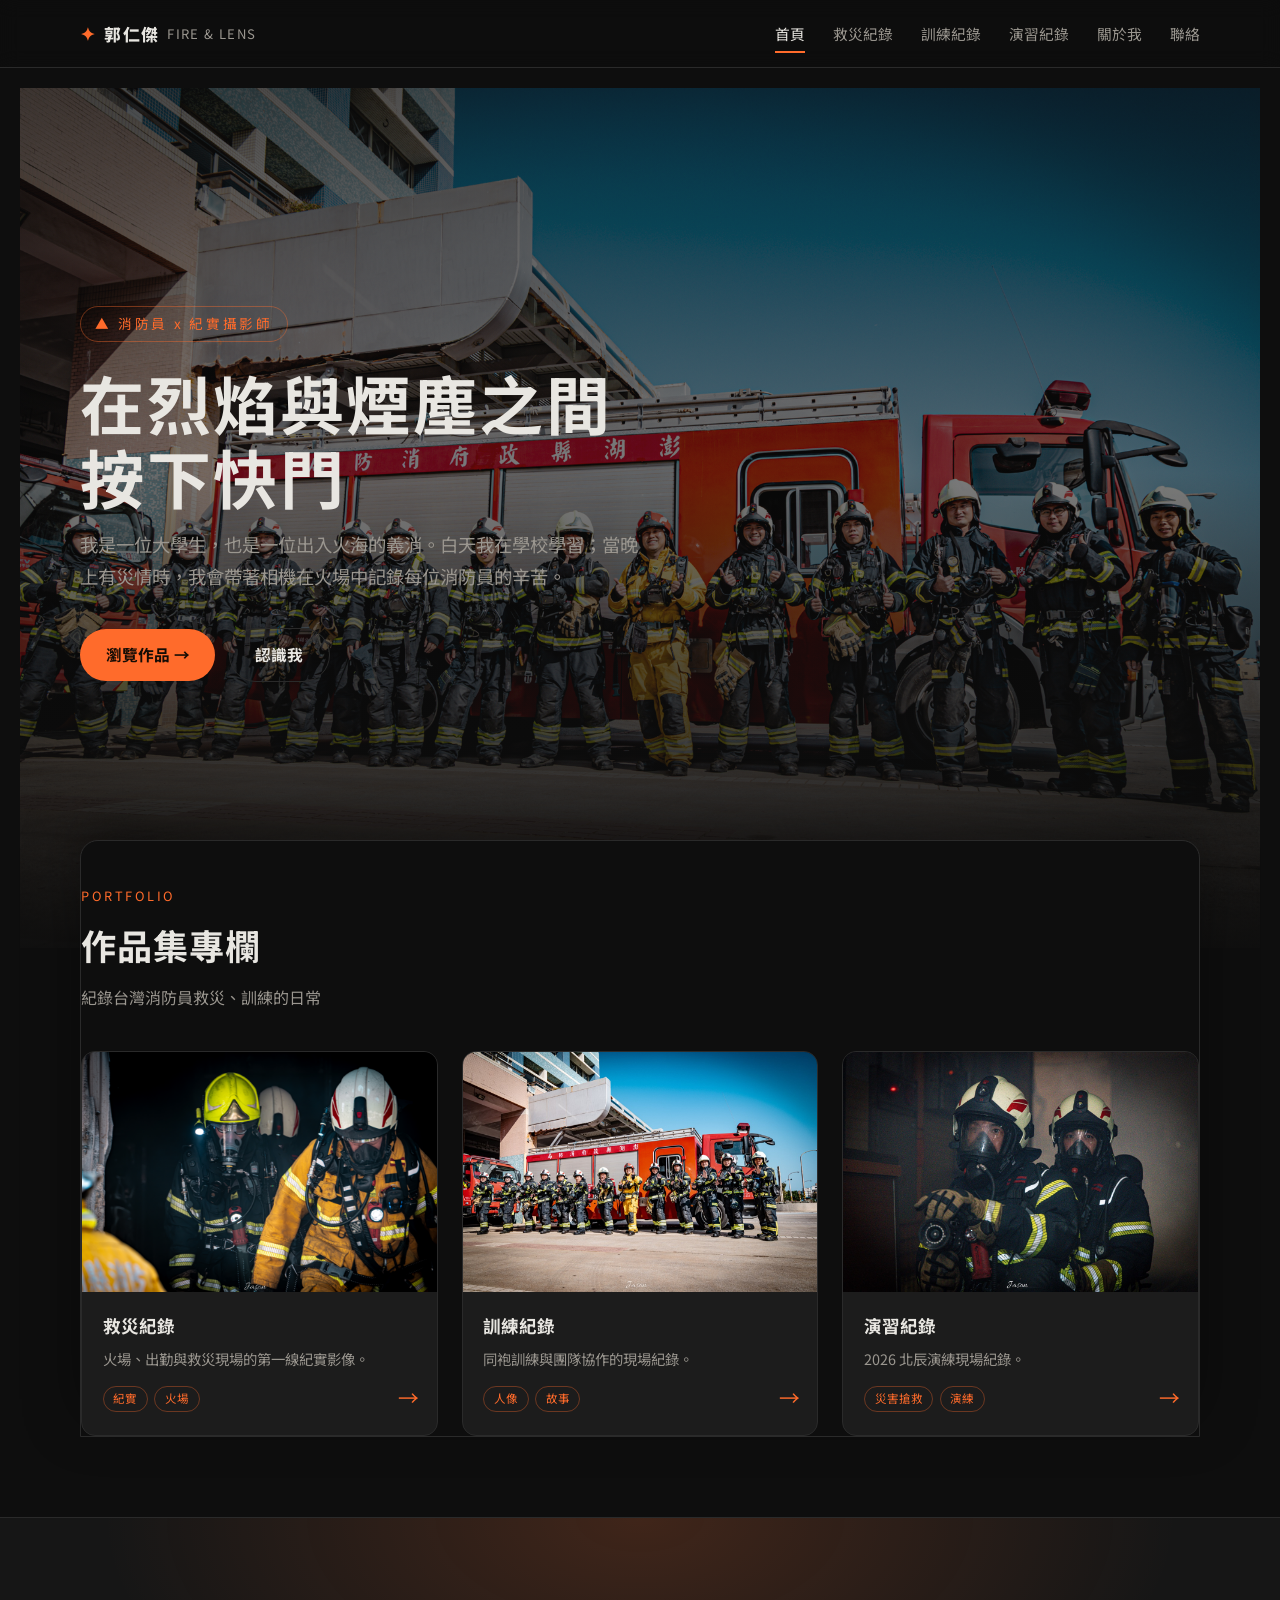
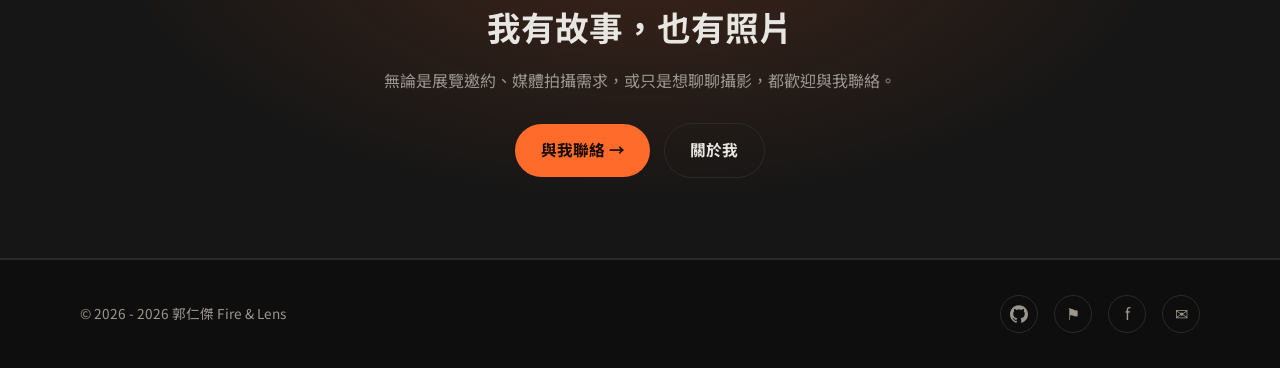
==== commit 822e4ba4: "Update exercise card tags" ====
--- a/index.html
+++ b/index.html
@@ -69,7 +69,7 @@
             <div class="card-body">
               <h3>演習紀錄 06</h3>
               <p>2026 北辰演練現場紀錄。</p>
-              <div class="tags"><span class="tag">風景</span><span class="tag">山海</span></div>
+              <div class="tags"><span class="tag">災害搶救</span><span class="tag">演練</span></div>
               <span class="arrow">&#8594;</span>
             </div>
           </a>
